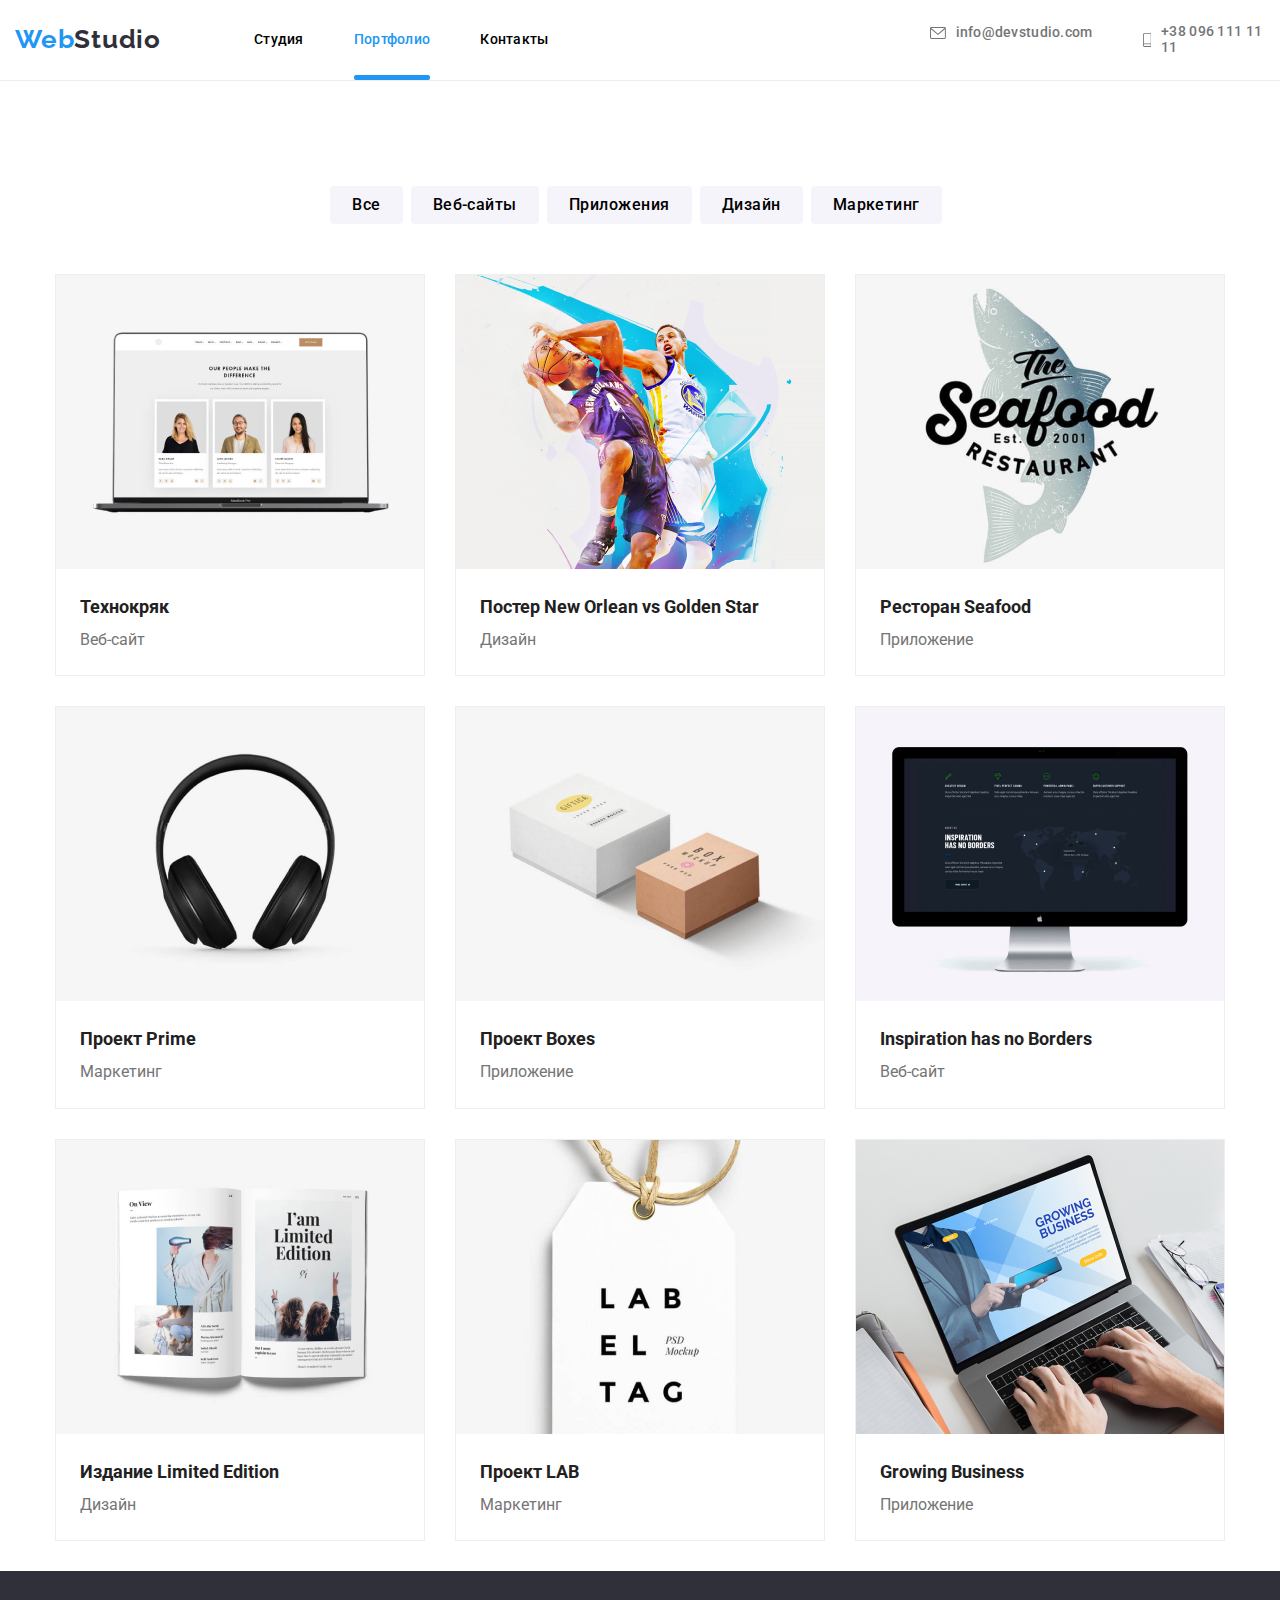
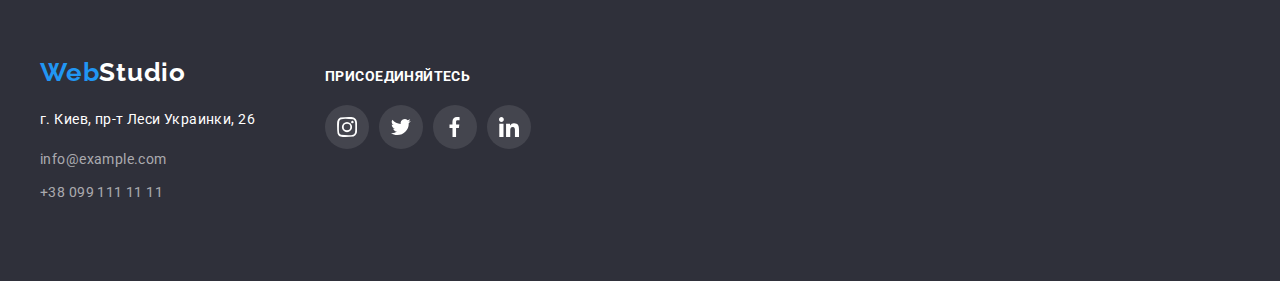
==== portfolio.html @ 6364e738 "step one" ====
<!DOCTYPE html>
<html lang="en">
<head>
    <meta charset="UTF-8">
    <meta http-equiv="X-UA-Compatible" content="IE=edge">
    <meta name="viewport" content="width=
    , initial-scale=1.0">
    <title>Document</title>

<link href="https://fonts.googleapis.com/css2?family=Raleway:wght@700&family=Roboto:wght@400;500;700;900&display=swap" rel="stylesheet">
    <link rel="stylesheet" href="./css/portf.styles.css">
    <link rel="stylesheet" href="/index.html">
</head>


<body class="body">
  
    <header class="header">
      <div class="header-container">
        <p class="header-logo"> Web<span class="logo-part-two">Studio</span> </p>
 
        <ul class="navigation">
            <li><a href="./index.html" class="nav-link">Студия</a> </li>
            <li><a href="/portfolio.html" class="nav-link-active">Портфолио</a> </li>
            <li><a href="" class="nav-link">Контакты</a> </li>
        </ul>
        <ul class="nav-contacts">
            <li class="nav-icon">
                <a class="contacts-mail" href=" mailto:info@devstudio.com">
               <svg class="letter">
                   <use href="./img/symbol-hover.svg#icon-letter-hover"></use>
               </svg>
                info@devstudio.com</a> 
            </li>
            <li class="nav-icon">
                <a class="contacts-tel" href="tel:+380961111111">
                <svg class="phone">
                    <use href="./img/symbol-hover.svg#icon-phone-hover"></use>
                </svg>
                +38 096 111 11 11</a> 
            </li>  
      </ul>
                 
    </div>
     </header>    
     
     
<main>
   
<section class="main"> 
  <div class="container-button" > 
    <ul class="button">
        
        <button class="button-box" >
        <a><span class="all"> Все </span> </a> </button>
        <button class="button-box"><a > <span   class="web-page">Веб-сайты</span > </a> </button>
        <button class="button-box"> <a > <span   class="apps">Приложения</span > </a> </button>
        <button class="button-box" ><a > <span   class="design">Дизайн</span > </a> </button> 
        <button class="button-box"><a > <span   class="marketing">Маркетинг</span > </a> </button> 
        
    </ul>

    <ul class="container-item">
            <li class="box">
                
                <div class="product"> 
                <img src="img.portfolio/img.jpg" alt="три человека">
               
            <div class="text-description">
                <p class="description"> Технокряк это современная 
                    площадка распространения 
                    коронавируса. Компании 
                    используют эту платформу для 
                    цифрового шпионажа и атак на 
                    защищённые сервера конкурентов.</p>
                </div>
            </div>

                <div class="text-in-box">
                <h2 class="text">Технокряк</h1>
                <p class="paragraph">Веб-сайт</p>
                </div>
            
            </li>
            <li class="box">
                <div class="product"> 
                <img src="img.portfolio/imgone.jpg" alt="баскетболисты">
                <div class="text-description">
                    <p class="description"> Технокряк это современная 
                        площадка распространения 
                        коронавируса. Компании 
                        используют эту платформу для 
                        цифрового шпионажа и атак на 
                        защищённые сервера конкурентов.</p>
                    </div>
                </div>
                <div class="text-in-box">
                <h1 class="text">Постер New Orlean vs Golden Star</h1>
                <p class="paragraph">Дизайн</p>
                </div>
            </li>
            <li class="box">
                <div class="product"> 
                <img src="img.portfolio/imgtwo.jpg" alt="морская еда">
                <div class="text-description">
                    <p class="description"> Технокряк это современная 
                        площадка распространения 
                        коронавируса. Компании 
                        используют эту платформу для 
                        цифрового шпионажа и атак на 
                        защищённые сервера конкурентов.</p>
                    </div>
                </div>
                <div class="text-in-box">
                <h2 class="text">Ресторан Seafood</h1>
                <p class="paragraph">Приложение</p>
                </div>
            </li>
            <li class="box">
                <div class="product"> 
                <img src="img.portfolio/imgthree.jpg" alt="наушники">
                <div class="text-description">
                    <p class="description"> Технокряк это современная 
                        площадка распространения 
                        коронавируса. Компании 
                        используют эту платформу для 
                        цифрового шпионажа и атак на 
                        защищённые сервера конкурентов.</p>
                    </div>
                </div>
                <div class="text-in-box">
                <h2 class="text">Проект Prime</h1>
                <p class="paragraph">Маркетинг</p>
                </div>
            </li>
            <li class="box">
                <div class="product"> 
                <img src="img.portfolio/imgfour.jpg" alt="коробочки">
                <div class="text-description">
                    <p class="description"> Технокряк это современная 
                        площадка распространения 
                        коронавируса. Компании 
                        используют эту платформу для 
                        цифрового шпионажа и атак на 
                        защищённые сервера конкурентов.</p>
                    </div>
                </div>
                <div class="text-in-box">
                <h2 class="text">Проект Boxes</h1>
                <p class="paragraph">Приложение</p>
                </div>
            </li>
            <li class="box">
                <div class="product"> 
                <img src="img.portfolio/imgfive.jpg" alt="темный екран">
                <div class="text-description">
                    <p class="description"> Технокряк это современная 
                        площадка распространения 
                        коронавируса. Компании 
                        используют эту платформу для 
                        цифрового шпионажа и атак на 
                        защищённые сервера конкурентов.</p>
                    </div>
                </div>
                <div class="text-in-box">
                <h2 class="text">Inspiration has no Borders</h1>
                <p class="paragraph">Веб-сайт</p>
                </div>
            </li>
            <li class="box"> 
                <div class="product"> 
                <img src="img.portfolio/imgsix.jpg" alt="журнал">
                <div class="text-description">
                    <p class="description"> Технокряк это современная 
                        площадка распространения 
                        коронавируса. Компании 
                        используют эту платформу для 
                        цифрового шпионажа и атак на 
                        защищённые сервера конкурентов.</p>
                    </div>
                </div>
                <div class="text-in-box">
                <h2 class="text">Издание Limited Edition</h1>
                <p class="paragraph">Дизайн</p>
                </div>
            </li>
            <li class="box">
                <div class="product"> 
                <img src="img.portfolio/imgseven.jpg" alt="стикер">
                <div class="text-description">
                    <p class="description"> Технокряк это современная 
                        площадка распространения 
                        коронавируса. Компании 
                        используют эту платформу для 
                        цифрового шпионажа и атак на 
                        защищённые сервера конкурентов.</p>
                    </div>
                </div>
                <div class="text-in-box">
                <h2 class="text">Проект LAB</h1>
                <p class="paragraph">Маркетинг</p>
                </div>
            </li>
            <li class="box">
                <div class="product"> 
                <img src="img.portfolio/imgeight.jpg" alt="человек с ноутбуком">
                <div class="text-description">
                    <p class="description"> Технокряк это современная 
                        площадка распространения 
                        коронавируса. Компании 
                        используют эту платформу для 
                        цифрового шпионажа и атак на 
                        защищённые сервера конкурентов.</p>
                    </div>
                </div>
                <div class="text-in-box">
                <h2 class="text">Growing Business</h1>
                <p class="paragraph">Приложение</p>
                </div>
            </li>
    </ul>
</section>
</div>
</main>
<footer class="footer-bg">
    <div class="container foot"> 
        <div class="footer">
    <p class="footer-logo">Web<span class="footer-logo-studio" >Studio</span> </p>
 
    <address class="adress">   
    <p class="street">г. Киев, пр-т Леси Украинки, 26 </p> 

     <ul class="contacts">
         <li class="footer-item" >
            <a class="footer-email" href="mailto:info@example.com">info@example.com</a></li>
         <li class="footer-item">   
             <a class="footer-tel"  href="tel:+380991111111">+38 099 111 11 11</a></li>

    </ul>
    </address>
</div> 
    <div class=" footer-box">
        <h2 class="join"> ПРИСОЕДИНЯЙТЕСЬ </h2>
        <ul class="footer-socialmedia">
            <li class="social-item-footer" >
                <a  class="footer-fb" href="">
                    <svg class="footer-icon instagram" >
                        <use href="./img/symbol.svg#icon-instagram">

                        </use>
                    </svg>                      
                </a>
            </li>
            <li class="social-item-footer" > 
                <a class="footer-fb" href="">
                    <svg class="footer-icon twitter" >
                        <use href="./img/symbol.svg#icon-twitter">

                        </use>
                    </svg> 
                </a> 
            </li>
            <li class="social-item-footer"> 
                <a class="footer-fb" href="">
                    <svg class="footer-icon facebook" >
                        <use href="./img/symbol.svg#icon-facebook">

                        </use>
                    </svg> 
                </a>
            </li>
            <li class="social-item-footer">
                <a class="footer-fb" href="">
                    <svg class="footer-icon linkedin" >
                        <use href="./img/symbol.svg#icon-linkedin">

                        </use>
                    </svg> 
                </a>
            </li>
        </ul>
    </div>
    </div>
</footer>

</body>
</html>
---- css/portf.styles.css ----
:root {
 
    --primery-text-color: #757575;
    --titel-text-color: #212121;
    --accent-color: #2196F3;
    --primary-white-color: #fff;
    --background-color: #2F303A;
    
    }
    
     
    ul{
    list-style: none;
    }
    a{
    text-decoration: none;
    }
    
    .body{
    font-family: Roboto, sans-serif;
    margin: 0;   
    }
    
    .header{
    display: flex;
    height: 80px;
    background-color: #ffffff;
    font-family: Roboto;
    border-bottom: 1px solid #ECECEC;
    }
    .header-container{
    display: flex;
    align-items: center;
    padding-left: 15px;
    padding-right: 15px;

    margin-left: auto;
    margin-right: auto;    
    }
    .container{
    width: 1200px;
    padding: 0px 15px;
    margin: 0 auto;      
    }
    
    .header-logo{
    color: var(--accent-color);
    font-family: Raleway;
    font-style: normal;
    font-weight: 700;
    font-size: 26px;
    line-height: 1.19;  
    letter-spacing: 0.03em;
    padding-top: 24px;
    padding-bottom: 25px;
    margin: 0;
    }
    
    .logo-part-two{
    color: #2F303A;
    font-family: Raleway;
    font-style: normal;
    font-weight: 700;
    font-size: 26px;
    line-height: 1.19;  
    letter-spacing: 0.03em;
    }
    
    .navigation{
    display: flex;
    margin-left: 93px;
    padding-left: 0;
    }
    
    .nav-contacts{
    display: flex;
    margin-left: 331px;
    padding: 0; 
    }
    .nav-link{
    color: var(--titel-text-color-);
    font-family: Roboto;
    font-style: normal;
    font-weight: 500;
    font-size: 14px;
    line-height: 1.14;
    letter-spacing: 0.02em;
    margin-right: 50px;
    position: relative;
    display: block;
    padding-top: 32px;
    padding-bottom: 32px;
    }
        
    .nav-link::after{
    content: "";
    position: absolute;
    left: 0;
    bottom: 0;
    display: block;
    width: 100%;
    height: 5px;
    background-color: #2196F3;
    border-radius: 2px;      
    opacity: 0;
    transition: opacity 250ms cubic-bezier(0.4, 0, 0.2, 1);
    }

    .nav-link-active{
    color: var(--accent-color);
    font-family: Roboto;
    font-style: normal;
    font-weight: 500;
    font-size: 14px;
    line-height: 1.14;
    letter-spacing: 0.02em;
    margin-right: 50px;
    position: relative;
    display: block;
    padding-top: 32px;
    padding-bottom: 32px;
    }
    .nav-link-active::after{
    content: "";
    position: absolute;
    left: 0;
    bottom: 0;
    display: block;
    width: 100%;
    height: 5px;
    background-color: #2196F3;
    border-radius: 2px;      
    opacity: 1;
    transition: opacity 250ms cubic-bezier(0.4, 0, 0.2, 1);
    }
    
    .nav-link:hover,
    .nav-link:focus{
    color: var(--accent-color);
    display: block;
    }
    .nav-link:hover::after{
    opacity: 1;
    }
    
    
    .contacts-mail{
    color: var(--primery-text-color);
    font-family: Roboto;
    font-style: normal;
    font-weight: 500;
    font-size: 14px;
    line-height: 1.14;
    letter-spacing: 0.02em;
    padding-right: 50px;
    display: inline-flex;
    align-items: center;
    }
    
    .contacts-mail:hover svg,
    .contacts-mail:focus svg{
    fill: var(--accent-color);
    }
    .contacts-mail:hover,
    .contacts-mail:focus {
    color:var(--accent-color);
    }
    
    .letter{
    width: 16px;
    height: 12px;
    padding: 0;
    margin-right: 10px;
    fill: #757575;
    cursor: pointer;
    }
    .contacts-tel{
    color: var(--primery-text-color);
    font-family: Roboto;
    font-style: normal;
    font-weight: 500;
    font-size: 14px;
    line-height: 1.14;
    letter-spacing: 0.02em;
    display: inline-flex;
    align-items: center;
    }
    
    .contacts-tel:hover,
    .contacts-tel:focus{
    color:var(--accent-color);
    }
    .contacts-tel:hover svg,
    .contacts-tel:focus svg{
    fill: #2196F3;
    }
    
    .phone{
    width: 10px;
    height: 16px;
    padding: 0;
    margin-right: 10px;
    fill: #757575;
    cursor: pointer; 
    }
    
    
    
    
    
    
    .main{
    align-items: center;
    padding-top: 89px;
    margin-right: auto;
    }
    
    .container-button{
    width: 1200px;
    padding-bottom: 50px;
    align-items: center;
    margin: auto;
    padding: 0 15px;
    box-sizing: border-box;
    }
    
    .button{
    display: flex;
    justify-content: center;
    padding: 0px;
    margin-bottom: 50px;
    }
    .button-box{
        font-family: Roboto;   
    font-weight: 500;
    font-size: 16px;
    line-height: 1.63;
    text-align: center;
    letter-spacing: 0.03em;
    }
    .button-box:hover,
    .button-box:focus{
    color: #F5F4FA;
    background: #2196F3;
    cursor: pointer;
    }
    .button-box{
    background: #F5F4FA;
    border-radius: 4px;
    padding: 6px 22px;
    margin-right: 8px;
    border: none;
    }
    
    .container-item{
    display: flex;
    flex-wrap: wrap;
    justify-content: center;
    margin: 0px;
    padding: 0px;
    }

.box{
position: relative;
background: #FFFFFF;
border: 1px solid #EEEEEE;
box-sizing: border-box;     
margin-right: 30px;
margin-bottom: 30px; 
width: 370px; 

overflow: hidden;
cursor: pointer;
}


.box:nth-child(3n){
margin-right: 0;
}
.box:hover { 
box-shadow: 0px 1px 1px rgba(0, 0, 0, 0.12),
0px 4px 4px rgba(0, 0, 0, 0.06),
1px 4px 6px rgba(0, 0, 0, 0.16);
}
.product{
display: flex;
width: 370px;
height: 294px;
}

.product::before{
content: "";
position:absolute;
top: 0;
right: 0;
width: 100%;
height: 294px;
background-color: rgba(33, 150, 243, 0.9); 
opacity: 0;

transform: translateY(100%);
transition: transform 250ms cubic-bezier(0.4, 0, 0.2, 1) ;
}

.box:hover .product::before{
    position: ;
background-color: rgba(33, 150, 243, 0.9); 
transform: translateY(0);
opacity: 1;
}

.description{
content: "";
display: inline-flex;
position: absolute;
margin: 0;
padding: 0;
top: 63px;
left: 0%;
width:100%;
height: 100%;
display: flex;
font-family: Roboto;
font-style: normal;
font-weight: normal;
font-size: 18px;
line-height: 1.5;
letter-spacing: 0.03em;
opacity: 1;
text-align: center ;
justify-content: center;
color: #fff;
opacity: 0;
transform: translateY(100%);
transition: transform 250ms cubic-bezier(0.4, 0, 0.2, 1) ;
}

.box:hover .description{
transform: translateY(0);
opacity: 1;  
}
    
.text-in-box{

padding-left: 24px;
padding-top: 20px;
padding-right: 24px;
padding-bottom: 20px;
}

    .text{
    color: var(--titel-text-color);
    font-family: Roboto;
    font-style: normal;
    font-weight: 700;
    font-size: 18px;
    line-height: 2;
    margin: 0;
    }
    
    .paragraph{
    overflow: hidden;
    color: var(--primery-text-color);
    font-family: Roboto;
    font-style: normal;
    font-weight: 400;
    font-size: 16px;
    line-height: 1.9;
    margin: 0;
    }
    
    
    
    .footer-bg{
    background-color: var( --background-color);
    padding-top: 60px;
    padding-bottom: 60px;    
    }
    .footer{
    display: inline-block;
    margin-right: 70px;
    align-items: center;
    }
    .footer-logo{
    color: var(--accent-color);  
    font-family: Raleway;
    font-style: normal;
    font-weight: 700;
    font-size: 26px;
    line-height: 1.19;  
    letter-spacing: 0.03em;
    margin-bottom: 20px;
    }
       
    .footer-logo-studio{
    color: var(--primary-white-color);
    font-family: Raleway;
    font-style: normal;
    font-weight: 700;
    font-size: 26px;
    line-height: 1.19;
    letter-spacing: 0.03em;   
    }
        
    .adress{
    display: block;      
    }
    
    .street{
    color: var(--primary-white-color);
    font-family: Roboto;
    font-style: normal;
    font-weight: 400;
    font-size: 14px;
    line-height: 1.71;
    letter-spacing: 0.03em;
    margin-bottom: 9px;       
    }
    .contacts{
    padding: 0;
    }
    
    .footer-item{
    margin-bottom: 9px;
    }
    .footer-email{     
    color: rgba(255, 255, 255, 0.6);   
    font-family: Roboto;
    font-style: normal;
    font-weight: 400;
    font-size: 14px;
    line-height: 1.71;
    letter-spacing: 0.03em;
    padding-bottom: 9px;
    }
        
    .footer-tel{
    color: rgba(255, 255, 255, 0.6);
    font-family: Roboto;
    font-style: normal;
    font-weight: 400;
    font-size: 14px;
    line-height: 1.71;
    letter-spacing: 0.03em;    
    }
     
    .footer-socialmedia{
    display: flex;
    align-items: baseline;
    padding: 0;
    margin: 0;
    }
        
    .join{
    color: var(--primary-white-color);
    font-size: 14px;
    line-height: 1.14;
    letter-spacing: 0.03em;
    margin: 0;
    }
    
    .footer-box{
    width: 206px;
    padding: 0px;
    }
    .foot{
    display: flex;
    align-items: baseline;
    }
    
    .footer-icon{
    fill: #fff;
    }
      
    .footer-fb{
    display: flex;
    width: 44px;
    height: 44px;
    align-items: center;
    justify-content: center;
    }
    
    .footer-fb:hover,
    .footer-fb:focus{
    background-color: #2196F3;
    border-radius: 50%;
    }
    .footer-fb:hover svg,
    .footer-fb:focus svg{
    fill: #fff;
    } 
    
    .social-item-footer{
    display: inline-block;
    width: 44px;
    height: 44px;
    border-radius: 50%;
    background-color: rgb(252, 251, 251, 10%);
    margin-top: 20px;
    margin-right: 10px;
    }
    
    .instagram{
    width: 20px;
    height: 20px;
    fill: #fff;
    }
            
    .twitter{
    width: 20px;
    height: 20px;
    fill: #fff;
    }
    
    .facebook{
    width: 20px;
    height: 20px;
    fill: #fff;
    }
           
    .linkedin{
    width: 20px;
    height: 20px;
    fill: #fff;
    }
          
    .logo-box{
    display: inline-flex;
    align-items: center;
    width: 170px;
    height: 90px; 
    border: 1px solid #AFB1B8;
    box-sizing: border-box;
    border-radius: 4px;
    color: #AFB1B8;
    background-color: #fff; 
    margin-right: 30px; 
    }
    
    .logo-box:hover,
    .logo-box:focus{
    border: 1px solid #2196F3;
    cursor: pointer;
    }
    .logo-box:last-child{
    margin-right: 0px;
    }
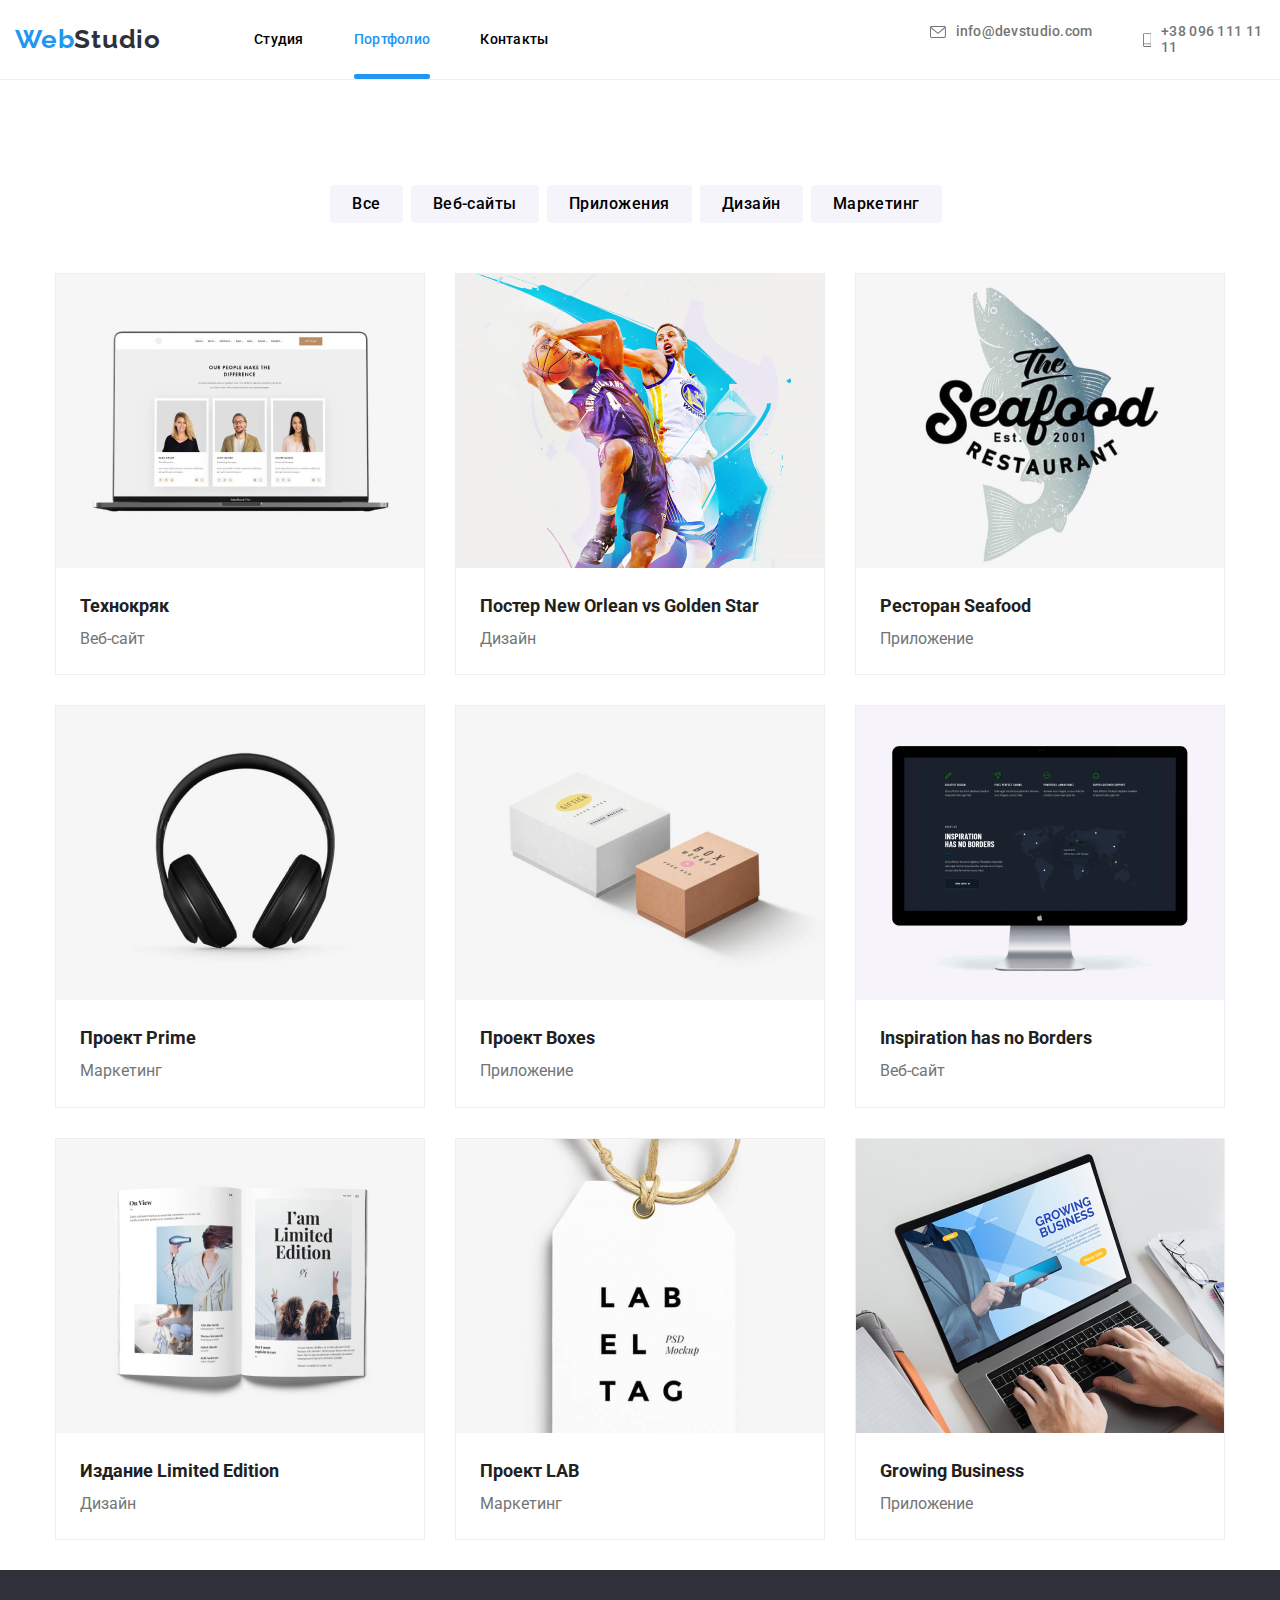
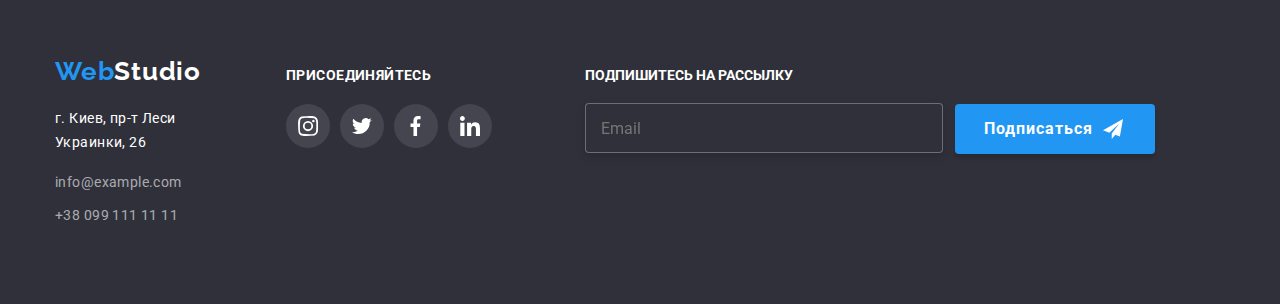
==== commit ef5f060b: "modal" ====
--- a/portfolio.html
+++ b/portfolio.html
@@ -8,6 +8,7 @@
     <title>Document</title>
 
 <link href="https://fonts.googleapis.com/css2?family=Raleway:wght@700&family=Roboto:wght@400;500;700;900&display=swap" rel="stylesheet">
+<link rel="stylesheet" href="https://cdnjs.cloudflare.com/ajax/libs/modern-normalize/1.0.0/modern-normalize.min.css">
     <link rel="stylesheet" href="./css/portf.styles.css">
     <link rel="stylesheet" href="/index.html">
 </head>
@@ -64,7 +65,7 @@
             <li class="box">
                 
                 <div class="product"> 
-                <img src="img.portfolio/img.jpg" alt="три человека">
+                <img src="img.portfolio/img.jpg" alt="три человека" class="product-img">
                
             <div class="text-description">
                 <p class="description"> Технокряк это современная 
@@ -225,16 +226,16 @@
 <footer class="footer-bg">
     <div class="container foot"> 
         <div class="footer">
-    <p class="footer-logo">Web<span class="footer-logo-studio" >Studio</span> </p>
+        <p class="footer-logo">Web<span class="footer-logo-studio" >Studio</span> </p>
  
-    <address class="adress">   
-    <p class="street">г. Киев, пр-т Леси Украинки, 26 </p> 
-
-     <ul class="contacts">
-         <li class="footer-item" >
-            <a class="footer-email" href="mailto:info@example.com">info@example.com</a></li>
-         <li class="footer-item">   
-             <a class="footer-tel"  href="tel:+380991111111">+38 099 111 11 11</a></li>
+        <address class="adress">   
+        <p class="street">г. Киев, пр-т Леси Украинки, 26 </p> 
+
+        <ul class="contacts">
+            <li class="footer-item" >
+                <a class="footer-email" href="mailto:info@example.com">info@example.com</a></li>
+            <li class="footer-item">   
+                <a class="footer-tel"  href="tel:+380991111111">+38 099 111 11 11</a></li>
 
     </ul>
     </address>
@@ -280,6 +281,28 @@
             </li>
         </ul>
     </div>
+    <div class="footer" >
+        <h2 class="subscription">Подпишитесь на рассылку</h2>
+      
+       <ul class="footer-socialmedia"><li>
+        <form class="form">
+            <label for="mail">  </label> 
+            <input  type="email" name="mail" id="mail"
+            placeholder="Email"> 
+        </form>
+    </li>
+    <li width="143" height="30">
+        <button type="submit" class="subscription-bottom"> Подписаться 
+            <svg class="icon-send" width="30" height="30">
+                <use href="./img/icon-send.svg#icon-icon-send"></use>
+            </svg>
+        </button>
+    </li>
+    </ul>
+    </div>
+</div>
+
+
     </div>
 </footer>
 
--- a/css/portf.styles.css
+++ b/css/portf.styles.css
@@ -231,7 +231,7 @@
     margin-bottom: 50px;
     }
     .button-box{
-        font-family: Roboto;   
+    font-family: Roboto;   
     font-weight: 500;
     font-size: 16px;
     line-height: 1.63;
@@ -268,11 +268,9 @@
 margin-right: 30px;
 margin-bottom: 30px; 
 width: 370px; 
-
 overflow: hidden;
 cursor: pointer;
 }
-
 
 .box:nth-child(3n){
 margin-right: 0;
@@ -282,10 +280,12 @@
 0px 4px 4px rgba(0, 0, 0, 0.06),
 1px 4px 6px rgba(0, 0, 0, 0.16);
 }
+
 .product{
 display: flex;
 width: 370px;
 height: 294px;
+
 }
 
 .product::before{
@@ -296,15 +296,18 @@
 width: 100%;
 height: 294px;
 background-color: rgba(33, 150, 243, 0.9); 
+transition: 250ms cubic-bezier(0.4, 0, 0.2, 1) ;
 opacity: 0;
-
+transition-property: var(--background-color);
 transform: translateY(100%);
-transition: transform 250ms cubic-bezier(0.4, 0, 0.2, 1) ;
+
+}
+.product:hover{
+    background-color: #fff;
 }
 
 .box:hover .product::before{
-    position: ;
-background-color: rgba(33, 150, 243, 0.9); 
+
 transform: translateY(0);
 opacity: 1;
 }
@@ -447,8 +450,8 @@
     .footer-socialmedia{
     display: flex;
     align-items: baseline;
-    padding: 0;
-    margin: 0;
+   padding: 0;
+   margin: 0;
     }
         
     .join{
@@ -462,6 +465,7 @@
     .footer-box{
     width: 206px;
     padding: 0px;
+    margin-right: 93px;
     }
     .foot{
     display: flex;
@@ -544,4 +548,67 @@
     }
     .logo-box:last-child{
     margin-right: 0px;
-    }+    }
+
+    .subscription{
+        font-size: 14px;
+        text-transform: uppercase;
+        color: #FFFFFF;
+        margin-bottom: 20px ;
+        }
+        .subscription-box{
+        display: inline-flex;
+        align-items: center;
+        }
+        .subscription-link{
+        width: 358px;
+        margin-right: 12px;
+        text-align: start;
+        background-color: var(--primery-text-color);
+        filter: drop-shadow(0px 4px 4px rgba(0, 0, 0, 0.15));
+        border-radius: 4px;
+        color: rgba(255, 255, 255, 0.6);
+        padding-top: 15px;
+        padding-left: 15px; 
+        padding-bottom: 15px;
+        border: 1px solid rgba(255, 255, 255, 0.3);
+        }
+        .subscription-bottom{
+        display: inline-flex;
+        width: 200px;
+        height: 50px;
+        padding-left: 29px;
+        background: #2196F3;
+        box-shadow: 0px 4px 4px rgba(0, 0, 0, 0.15);
+        border-radius: 4px;
+        color: #fff;
+        text-align: center;
+        font-family: Roboto;
+        font-weight: 700;
+        font-size: 16px;
+        line-height: 1.8;
+        align-items: center;
+        letter-spacing: 0.06em;
+        border: none;
+        cursor: pointer;
+        }
+        
+        .icon-send{
+            display: inline-block;
+            padding-left: 10px;
+            align-items: center;
+        }
+        .form input{
+            background-color:#2F303A;
+            width: 358px;
+            height: 50px;
+            border: 1px solid rgba(255, 255, 255, 0.3);
+            text-align: start;
+            filter: drop-shadow(0px 4px 4px rgba(0, 0, 0, 0.15));
+            border-radius: 4px;
+            color: rgba(255, 255, 255, 0.6);
+            margin-right: 12px;
+            padding-top: 15px;
+            padding-left: 15px; 
+            padding-bottom: 15px;
+        }